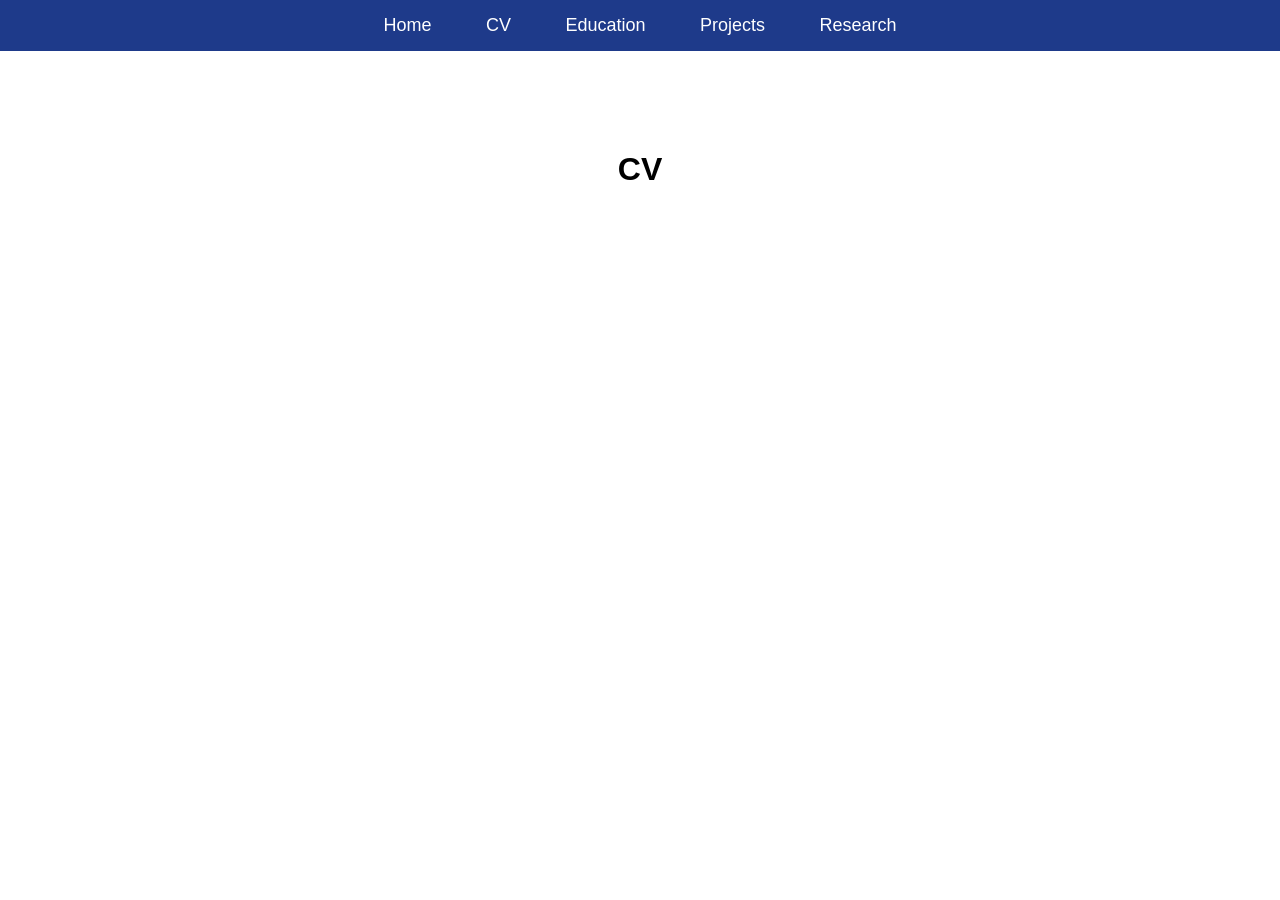
==== cv.html @ c4a97928 "links" ====
<!DOCTYPE html>
<html>
<head>
    <meta charset="UTF-8">
    <title>CV</title>
    <link rel="stylesheet" href="style.css">
</head>
<body>

<div class="navbar">
    <a href="index.html">Home</a>
    <a href="cv.html">CV</a>
    <a href="education.html">Education</a>
    <a href="projects.html">Projects</a>
    <a href="research.html">Research</a>
</div>

<div style="text-align:center; margin-top:100px;">
    <h1>CV</h1>
</div>
</body>
</html>
---- style.css ----
body {
    margin: 0;
    font-family: Arial, sans-serif;
}

.navbar {
    background-color: #1e3a8a;
    padding: 15px 0;
    text-align: center;
}

.navbar a {
    color: white;
    text-decoration: none;
    margin: 0 25px;
    font-size: 18px;
}

.navbar a:hover {
    text-decoration: underline;
}

.container {
    display: flex;
    align-items: center;
    justify-content: center;
    height: 80vh;
    gap: 50px;
}

.container img {
    width: 250px;
    border-radius: 10px;
}

.text {
    font-size: 24px;
}
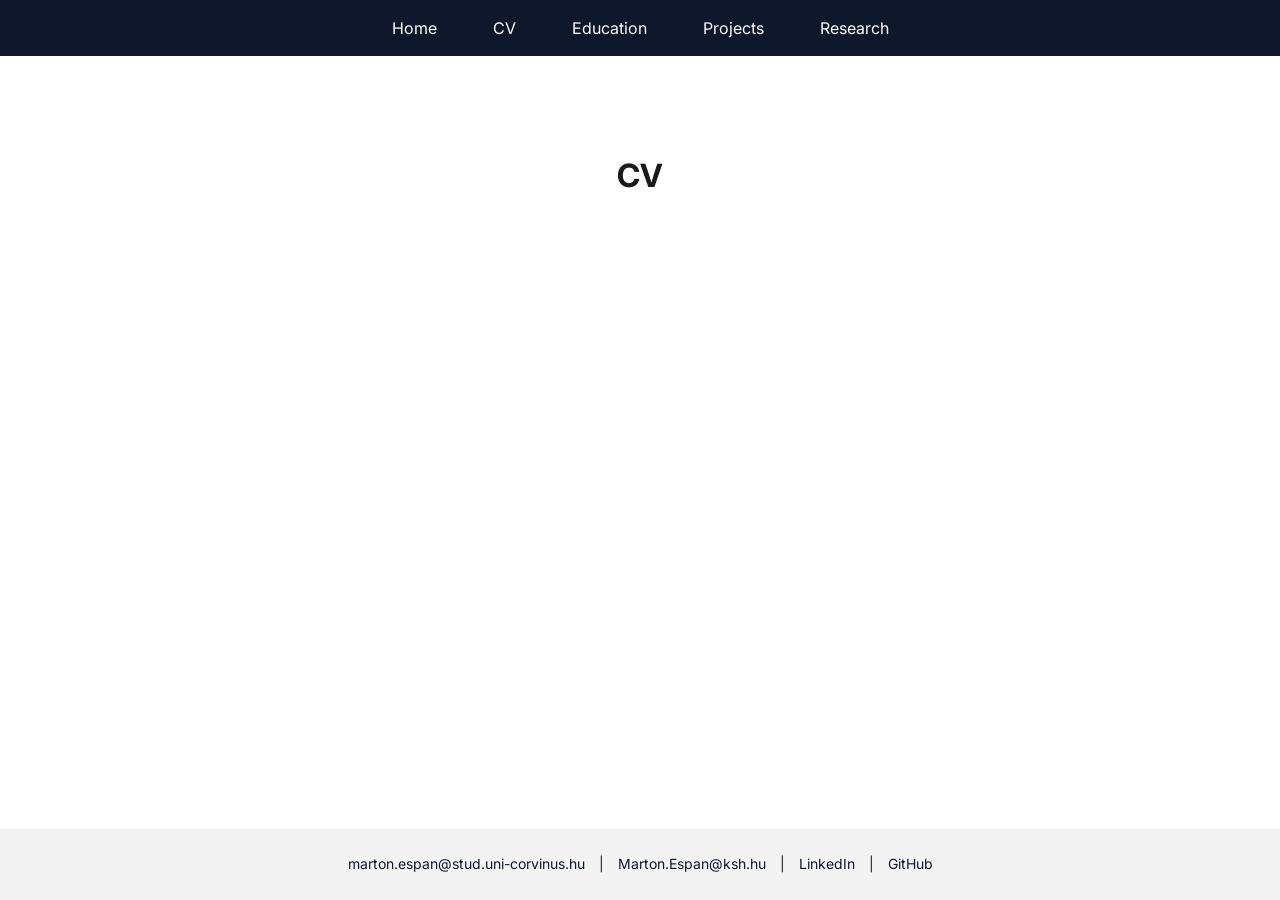
==== commit ee7e2ca8: "formatting" ====
--- a/cv.html
+++ b/cv.html
@@ -2,7 +2,8 @@
 <!DOCTYPE html>
 <html>
 <head>
-    <meta charset="UTF-8">
+        <link href="https://fonts.googleapis.com/css2?family=Inter:wght@300;400;600&display=swap" rel="stylesheet">
+<meta charset="UTF-8">
     <title>CV</title>
     <link rel="stylesheet" href="style.css">
 </head>
@@ -16,8 +17,21 @@
     <a href="research.html">Research</a>
 </div>
 
+<div class="main-content">
 <div style="text-align:center; margin-top:100px;">
     <h1>CV</h1>
 </div>
+</div>
+
+<div class="footer">
+    <a href="mailto:marton.espan@stud.uni-corvinus.hu">marton.espan@stud.uni-corvinus.hu</a>
+    |
+    <a href="mailto:Marton.Espan@ksh.hu">Marton.Espan@ksh.hu</a>
+    |
+    <a href="https://www.linkedin.com/in/marton-espan/" target="_blank" rel="noopener noreferrer">LinkedIn</a>
+    |
+    <a href="https://github.com/Espanm" target="_blank" rel="noopener noreferrer">GitHub</a>
+</div>
+
 </body>
 </html>
--- a/style.css
+++ b/style.css
@@ -1,39 +1,78 @@
+html, body {
+    height: 100%;
+    margin: 0;
+    font-family: 'Inter', sans-serif;
+    color: #1a1a1a;
+}
 
 body {
-    margin: 0;
-    font-family: Arial, sans-serif;
+    display: flex;
+    flex-direction: column;
 }
 
+/* --- top navbar --- */
 .navbar {
-    background-color: #1e3a8a;
-    padding: 15px 0;
+    background-color: #0f172a;
+    padding: 18px 0;
     text-align: center;
 }
 
-.navbar a {
+/* prevent blue visited links */
+.navbar a,
+.navbar a:visited,
+.navbar a:active,
+.navbar a:focus {
     color: white;
     text-decoration: none;
-    margin: 0 25px;
-    font-size: 18px;
+    margin: 0 26px;
+    font-size: 16px;
+    font-weight: 400;
+    outline: none;
 }
 
 .navbar a:hover {
+    opacity: 0.75;
+}
+
+/* makes footer stick to bottom on short pages */
+.main-content {
+    flex: 1;
+}
+
+/* default content container helper */
+.container {
+    max-width: 1100px;
+    margin: auto;
+    padding: 80px 20px;
+}
+
+/* --- footer --- */
+.footer {
+    background-color: #f3f3f3;
+    padding: 22px 12px;
+    text-align: center;
+    font-size: 14px;
+    line-height: 1.9;
+}
+
+.footer a,
+.footer a:visited,
+.footer a:active,
+.footer a:focus {
+    color: #0f172a;
+    text-decoration: none;
+    margin: 0 10px;
+    white-space: nowrap;
+    outline: none;
+}
+
+.footer a:hover {
     text-decoration: underline;
 }
 
-.container {
-    display: flex;
-    align-items: center;
-    justify-content: center;
-    height: 80vh;
-    gap: 50px;
+/* responsive */
+@media (max-width: 900px) {
+    .container {
+        padding: 50px 18px;
+    }
 }
-
-.container img {
-    width: 250px;
-    border-radius: 10px;
-}
-
-.text {
-    font-size: 24px;
-}
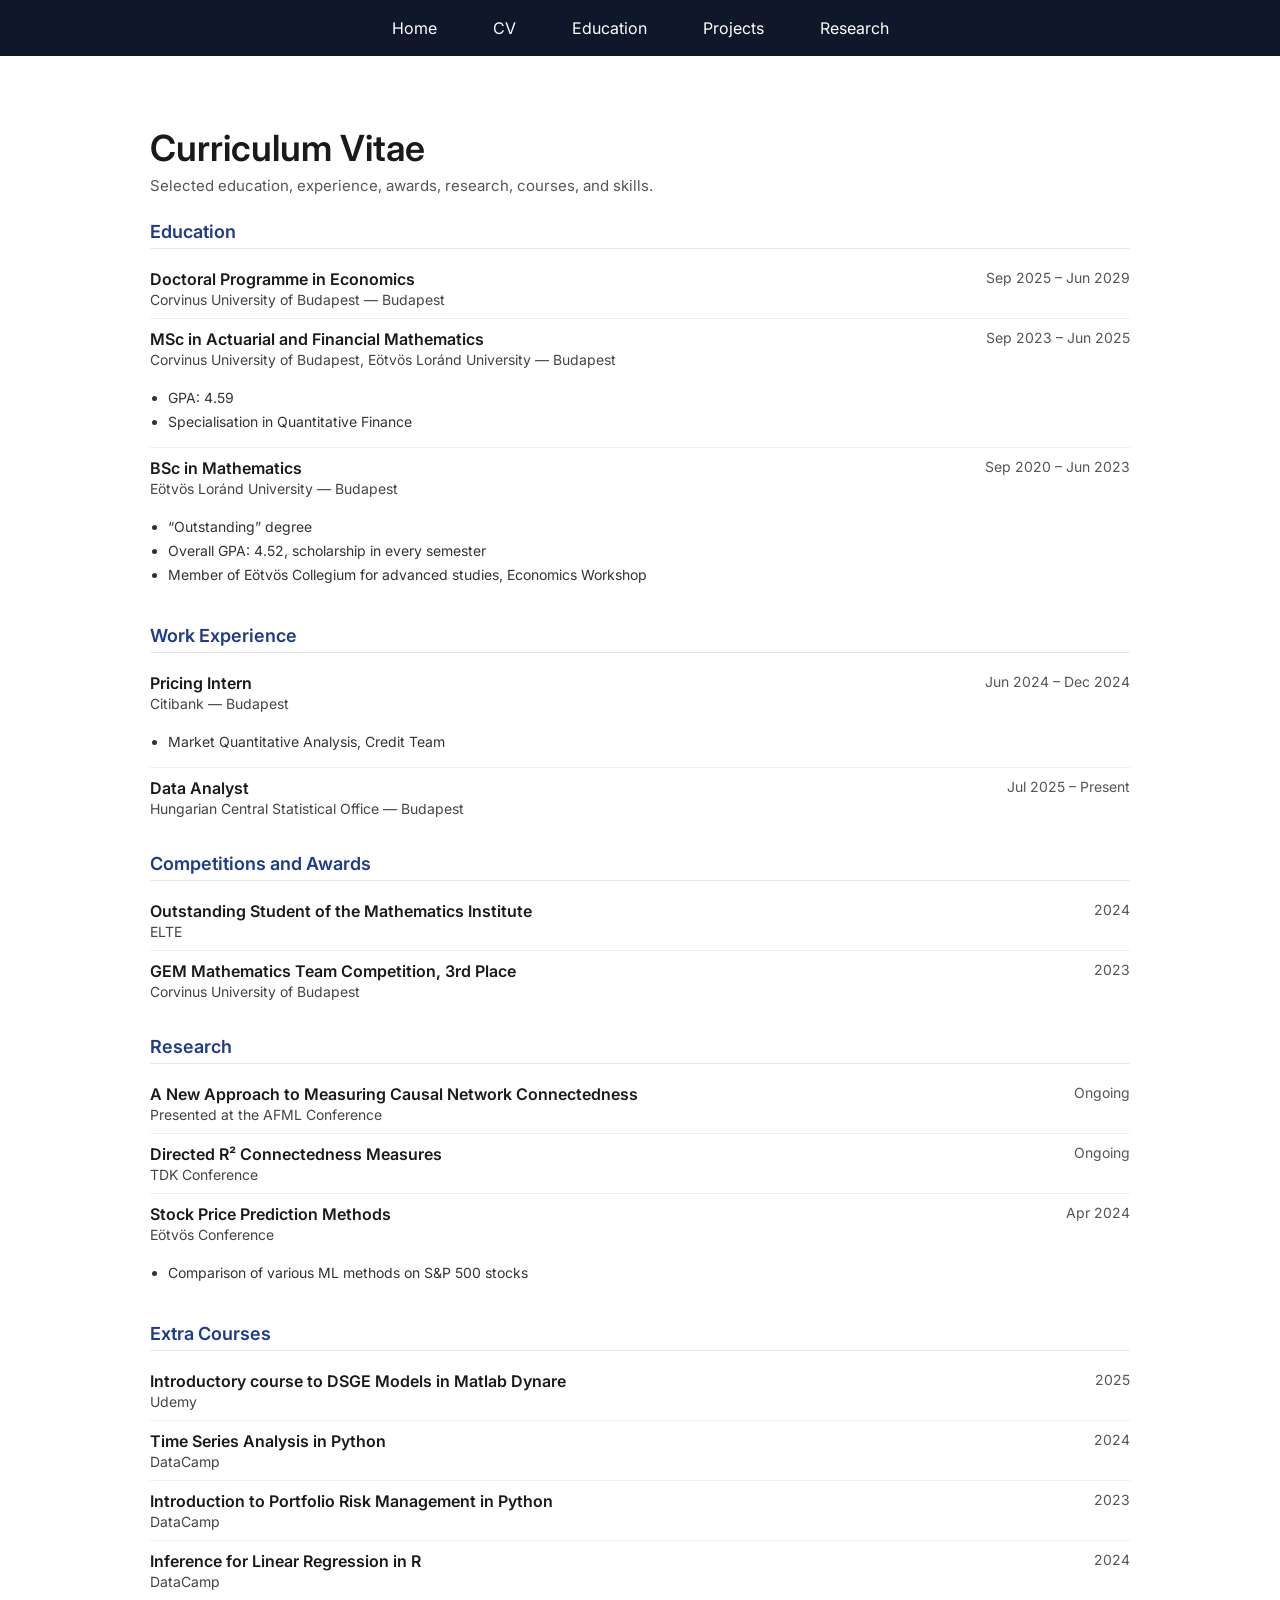
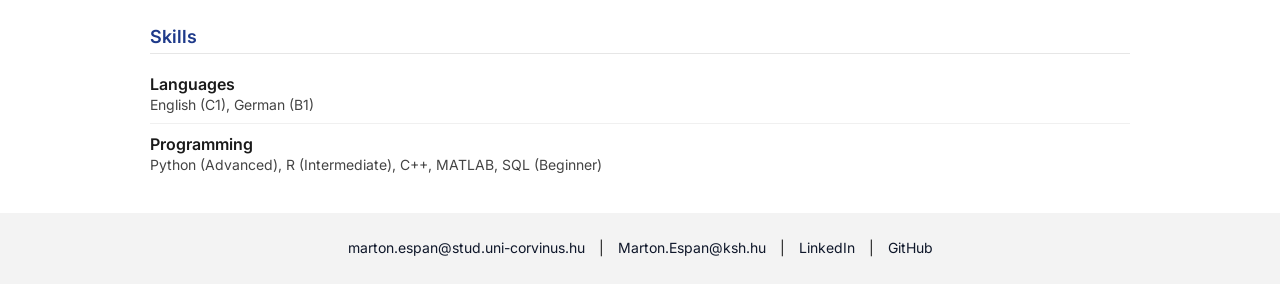
==== commit a9ebd60b: "Create CV page layout (sections aligned like LaTeX)" ====
--- a/cv.html
+++ b/cv.html
@@ -1,14 +1,13 @@
-
 <!DOCTYPE html>
 <html>
 <head>
-        <link href="https://fonts.googleapis.com/css2?family=Inter:wght@300;400;600&display=swap" rel="stylesheet">
-<meta charset="UTF-8">
-    <title>CV</title>
-    <link rel="stylesheet" href="style.css">
+    <meta charset="UTF-8">
+    <title>Márton Espán — CV</title>
+    <link href="https://fonts.googleapis.com/css2?family=Inter:wght@300;400;600&display=swap" rel="stylesheet">
+    <link rel="stylesheet" href="./style.css">
 </head>
+
 <body>
-
 <div class="navbar">
     <a href="index.html">Home</a>
     <a href="cv.html">CV</a>
@@ -18,9 +17,178 @@
 </div>
 
 <div class="main-content">
-<div style="text-align:center; margin-top:100px;">
-    <h1>CV</h1>
-</div>
+  <div class="cv-wrap">
+    <h1 class="cv-title">Curriculum Vitae</h1>
+    <p class="cv-subtitle">Selected education, experience, awards, research, courses, and skills.</p>
+
+    <section class="cv-section" id="education">
+      <h2>Education</h2>
+
+      <div class="cv-entry">
+        <div class="left">
+          <div class="role">Doctoral Programme in Economics</div>
+          <div class="org">Corvinus University of Budapest — Budapest</div>
+        </div>
+        <div class="right">Sep 2025 – Jun 2029</div>
+      </div>
+
+      <div class="cv-entry">
+        <div class="left">
+          <div class="role">MSc in Actuarial and Financial Mathematics</div>
+          <div class="org">Corvinus University of Budapest, Eötvös Loránd University — Budapest</div>
+        </div>
+        <div class="right">Sep 2023 – Jun 2025</div>
+        <ul class="cv-bullets">
+          <li>GPA: 4.59</li>
+          <li>Specialisation in Quantitative Finance</li>
+        </ul>
+      </div>
+
+      <div class="cv-entry">
+        <div class="left">
+          <div class="role">BSc in Mathematics</div>
+          <div class="org">Eötvös Loránd University — Budapest</div>
+        </div>
+        <div class="right">Sep 2020 – Jun 2023</div>
+        <ul class="cv-bullets">
+          <li>“Outstanding” degree</li>
+          <li>Overall GPA: 4.52, scholarship in every semester</li>
+          <li>Member of Eötvös Collegium for advanced studies, Economics Workshop</li>
+        </ul>
+      </div>
+    </section>
+
+    <section class="cv-section" id="work">
+      <h2>Work Experience</h2>
+
+      <div class="cv-entry">
+        <div class="left">
+          <div class="role">Pricing Intern</div>
+          <div class="org">Citibank — Budapest</div>
+        </div>
+        <div class="right">Jun 2024 – Dec 2024</div>
+        <ul class="cv-bullets">
+          <li>Market Quantitative Analysis, Credit Team</li>
+        </ul>
+      </div>
+
+      <div class="cv-entry">
+        <div class="left">
+          <div class="role">Data Analyst</div>
+          <div class="org">Hungarian Central Statistical Office — Budapest</div>
+        </div>
+        <div class="right">Jul 2025 – Present</div>
+      </div>
+    </section>
+
+    <section class="cv-section" id="awards">
+      <h2>Competitions and Awards</h2>
+
+      <div class="cv-entry">
+        <div class="left">
+          <div class="role">Outstanding Student of the Mathematics Institute</div>
+          <div class="org">ELTE</div>
+        </div>
+        <div class="right">2024</div>
+      </div>
+
+      <div class="cv-entry">
+        <div class="left">
+          <div class="role">GEM Mathematics Team Competition, 3rd Place</div>
+          <div class="org">Corvinus University of Budapest</div>
+        </div>
+        <div class="right">2023</div>
+      </div>
+    </section>
+
+    <section class="cv-section" id="research">
+      <h2>Research</h2>
+
+      <div class="cv-entry">
+        <div class="left">
+          <div class="role">A New Approach to Measuring Causal Network Connectedness</div>
+          <div class="org">Presented at the AFML Conference</div>
+        </div>
+        <div class="right">Ongoing</div>
+      </div>
+
+      <div class="cv-entry">
+        <div class="left">
+          <div class="role">Directed R² Connectedness Measures</div>
+          <div class="org">TDK Conference</div>
+        </div>
+        <div class="right">Ongoing</div>
+      </div>
+
+      <div class="cv-entry">
+        <div class="left">
+          <div class="role">Stock Price Prediction Methods</div>
+          <div class="org">Eötvös Conference</div>
+        </div>
+        <div class="right">Apr 2024</div>
+        <ul class="cv-bullets">
+          <li>Comparison of various ML methods on S&amp;P 500 stocks</li>
+        </ul>
+      </div>
+    </section>
+
+    <section class="cv-section" id="courses">
+      <h2>Extra Courses</h2>
+
+      <div class="cv-entry">
+        <div class="left">
+          <div class="role">Introductory course to DSGE Models in Matlab Dynare</div>
+          <div class="org">Udemy</div>
+        </div>
+        <div class="right">2025</div>
+      </div>
+
+      <div class="cv-entry">
+        <div class="left">
+          <div class="role">Time Series Analysis in Python</div>
+          <div class="org">DataCamp</div>
+        </div>
+        <div class="right">2024</div>
+      </div>
+
+      <div class="cv-entry">
+        <div class="left">
+          <div class="role">Introduction to Portfolio Risk Management in Python</div>
+          <div class="org">DataCamp</div>
+        </div>
+        <div class="right">2023</div>
+      </div>
+
+      <div class="cv-entry">
+        <div class="left">
+          <div class="role">Inference for Linear Regression in R</div>
+          <div class="org">DataCamp</div>
+        </div>
+        <div class="right">2024</div>
+      </div>
+    </section>
+
+    <section class="cv-section" id="skills">
+      <h2>Skills</h2>
+
+      <div class="cv-entry">
+        <div class="left">
+          <div class="role">Languages</div>
+          <div class="org">English (C1), German (B1)</div>
+        </div>
+        <div class="right"></div>
+      </div>
+
+      <div class="cv-entry">
+        <div class="left">
+          <div class="role">Programming</div>
+          <div class="org">Python (Advanced), R (Intermediate), C++, MATLAB, SQL (Beginner)</div>
+        </div>
+        <div class="right"></div>
+      </div>
+    </section>
+
+  </div>
 </div>
 
 <div class="footer">
@@ -32,6 +200,5 @@
     |
     <a href="https://github.com/Espanm" target="_blank" rel="noopener noreferrer">GitHub</a>
 </div>
-
 </body>
 </html>
--- a/style.css
+++ b/style.css
@@ -1,78 +1,169 @@
 html, body {
-    height: 100%;
-    margin: 0;
-    font-family: 'Inter', sans-serif;
-    color: #1a1a1a;
+  height: 100%;
+  margin: 0;
+  font-family: 'Inter', sans-serif;
+  color: #1a1a1a;
 }
 
 body {
-    display: flex;
-    flex-direction: column;
+  display: flex;
+  flex-direction: column;
 }
 
-/* --- top navbar --- */
+/* ===== NAVBAR ===== */
 .navbar {
-    background-color: #0f172a;
-    padding: 18px 0;
-    text-align: center;
+  background-color: #0f172a;
+  padding: 18px 0;
+  text-align: center;
 }
 
-/* prevent blue visited links */
 .navbar a,
 .navbar a:visited,
 .navbar a:active,
 .navbar a:focus {
-    color: white;
-    text-decoration: none;
-    margin: 0 26px;
-    font-size: 16px;
-    font-weight: 400;
-    outline: none;
+  color: #ffffff;
+  text-decoration: none;
+  margin: 0 26px;
+  font-size: 16px;
+  font-weight: 400;
+  outline: none;
 }
 
-.navbar a:hover {
-    opacity: 0.75;
+.navbar a:hover { opacity: 0.75; }
+
+/* ===== STICKY FOOTER ===== */
+.main-content { flex: 1; }
+
+/* ===== HOME LAYOUT (image left, text right) ===== */
+.container {
+  display: flex;
+  align-items: center;
+  justify-content: center;
+  gap: 70px;
+  max-width: 1100px;
+  margin: auto;
+  padding: 80px 20px;
 }
 
-/* makes footer stick to bottom on short pages */
-.main-content {
-    flex: 1;
+.container img {
+  width: 260px;
+  border-radius: 12px;
 }
 
-/* default content container helper */
-.container {
-    max-width: 1100px;
-    margin: auto;
-    padding: 80px 20px;
-}
+.text h1 { font-size: 42px; margin: 0; font-weight: 600; }
 
-/* --- footer --- */
+.subtitle { font-size: 18px; color: #555; margin-top: 10px; }
+
+.tagline { margin-top: 12px; font-size: 16px; color: #1e3a8a; font-weight: 500; }
+
+.description { margin-top: 25px; font-size: 16px; line-height: 1.6; max-width: 580px; }
+
+/* ===== FOOTER ===== */
 .footer {
-    background-color: #f3f3f3;
-    padding: 22px 12px;
-    text-align: center;
-    font-size: 14px;
-    line-height: 1.9;
+  background-color: #f3f3f3;
+  padding: 22px 12px;
+  text-align: center;
+  font-size: 14px;
+  line-height: 1.9;
 }
 
 .footer a,
 .footer a:visited,
 .footer a:active,
 .footer a:focus {
-    color: #0f172a;
-    text-decoration: none;
-    margin: 0 10px;
-    white-space: nowrap;
-    outline: none;
+  color: #0f172a;
+  text-decoration: none;
+  margin: 0 10px;
+  white-space: nowrap;
+  outline: none;
 }
 
-.footer a:hover {
-    text-decoration: underline;
+.footer a:hover { text-decoration: underline; }
+
+/* ===== Responsive ===== */
+@media (max-width: 900px) {
+  .container { flex-direction: column; text-align: center; }
 }
 
-/* responsive */
-@media (max-width: 900px) {
-    .container {
-        padding: 50px 18px;
-    }
+/* ===== CV PAGE ===== */
+.cv-wrap{
+  max-width: 980px;
+  margin: 0 auto;
+  padding: 70px 20px 30px;
 }
+
+.cv-title{
+  font-size: 36px;
+  font-weight: 600;
+  margin: 0 0 6px 0;
+}
+
+.cv-subtitle{
+  color: #555;
+  margin: 0 0 22px 0;
+  font-size: 15px;
+}
+
+.cv-section{
+  margin-top: 26px;
+}
+
+.cv-section h2{
+  font-size: 18px;
+  margin: 0 0 10px 0;
+  padding-bottom: 6px;
+  border-bottom: 1px solid #e6e6e6;
+  color: #1e3a8a;
+  font-weight: 600;
+}
+
+.cv-entry{
+  display: grid;
+  grid-template-columns: 1fr auto;
+  gap: 10px 18px;
+  padding: 10px 0;
+  border-bottom: 1px solid #f0f0f0;
+}
+
+.cv-entry:last-child{
+  border-bottom: none;
+}
+
+.cv-entry .left .role{
+  font-weight: 600;
+}
+
+.cv-entry .left .org{
+  color: #444;
+  font-size: 14px;
+  margin-top: 2px;
+}
+
+.cv-entry .right{
+  text-align: right;
+  white-space: nowrap;
+  color: #555;
+  font-size: 14px;
+}
+
+.cv-bullets{
+  grid-column: 1 / -1;
+  margin: 6px 0 0 0;
+  padding-left: 18px;
+  color: #333;
+}
+
+.cv-bullets li{
+  margin: 4px 0;
+  line-height: 1.45;
+  font-size: 14px;
+}
+
+@media (max-width: 760px){
+  .cv-entry{
+    grid-template-columns: 1fr;
+  }
+  .cv-entry .right{
+    text-align: left;
+  }
+}
